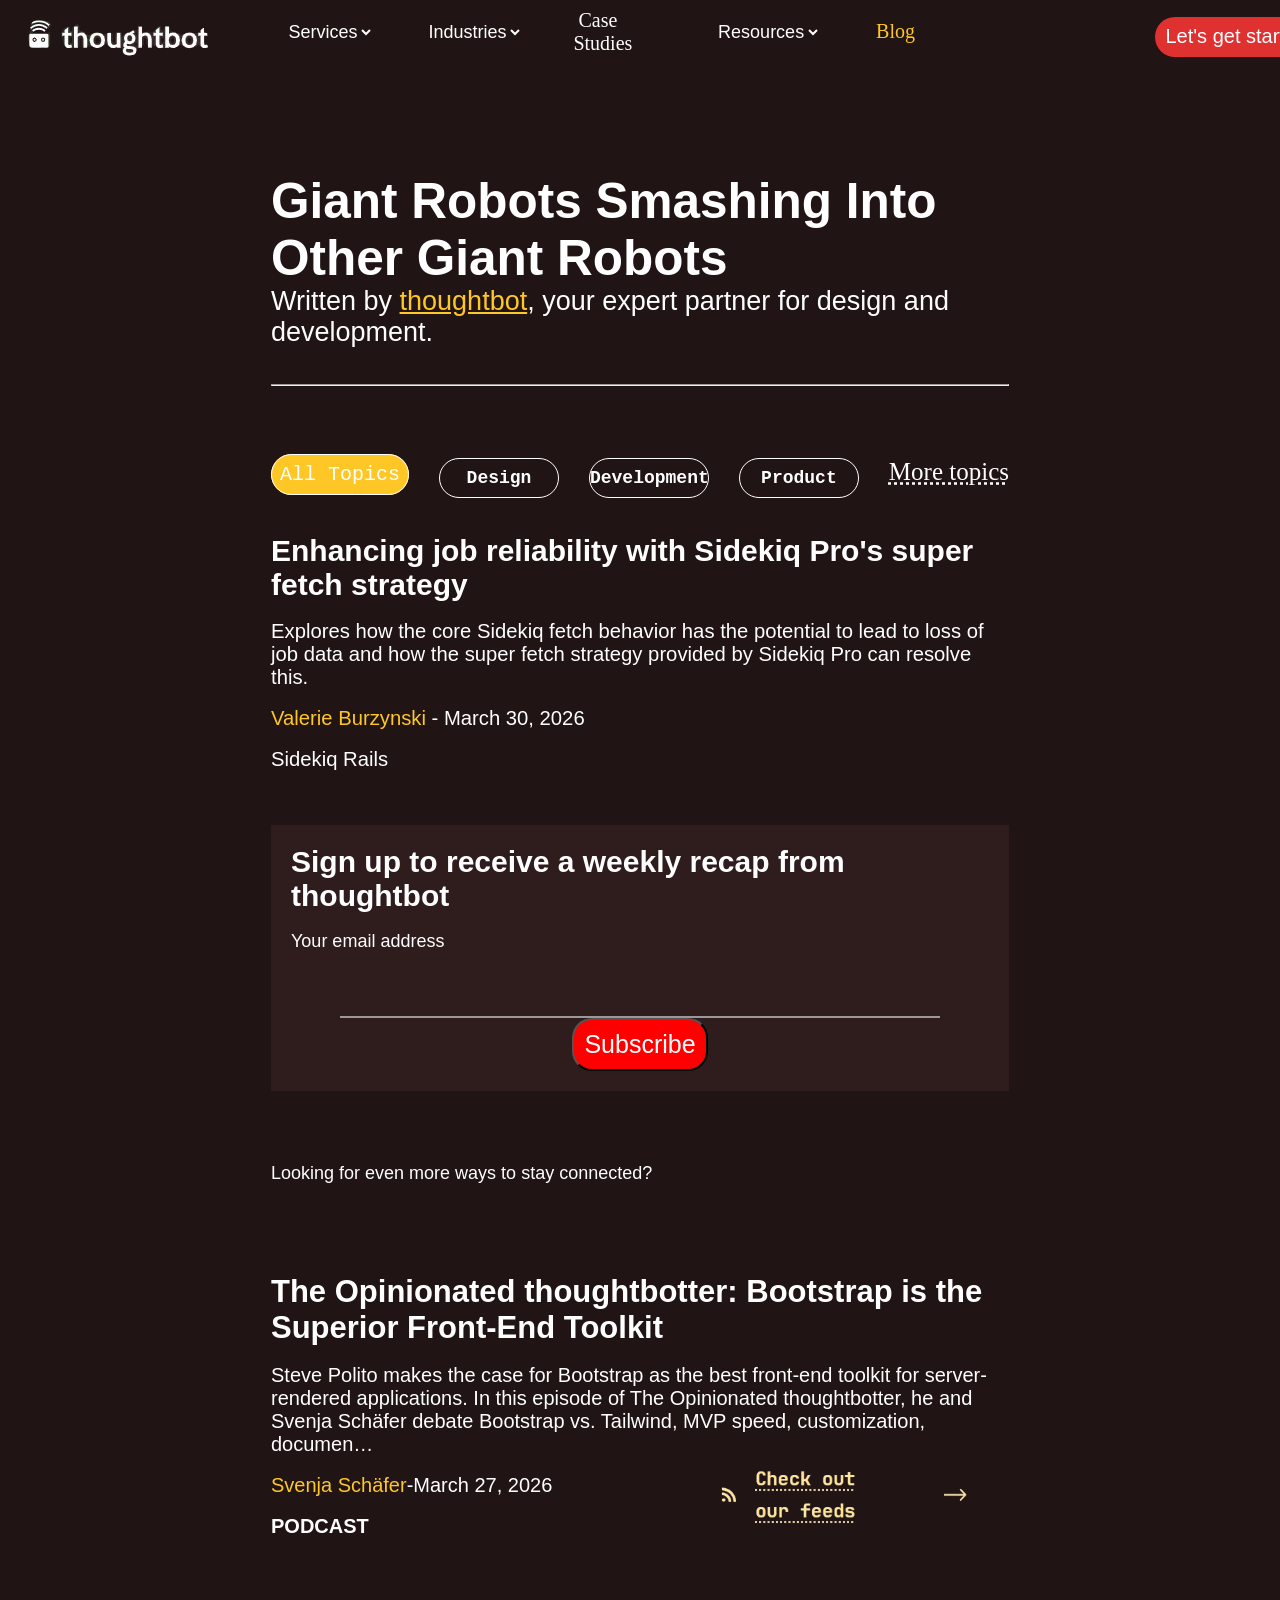
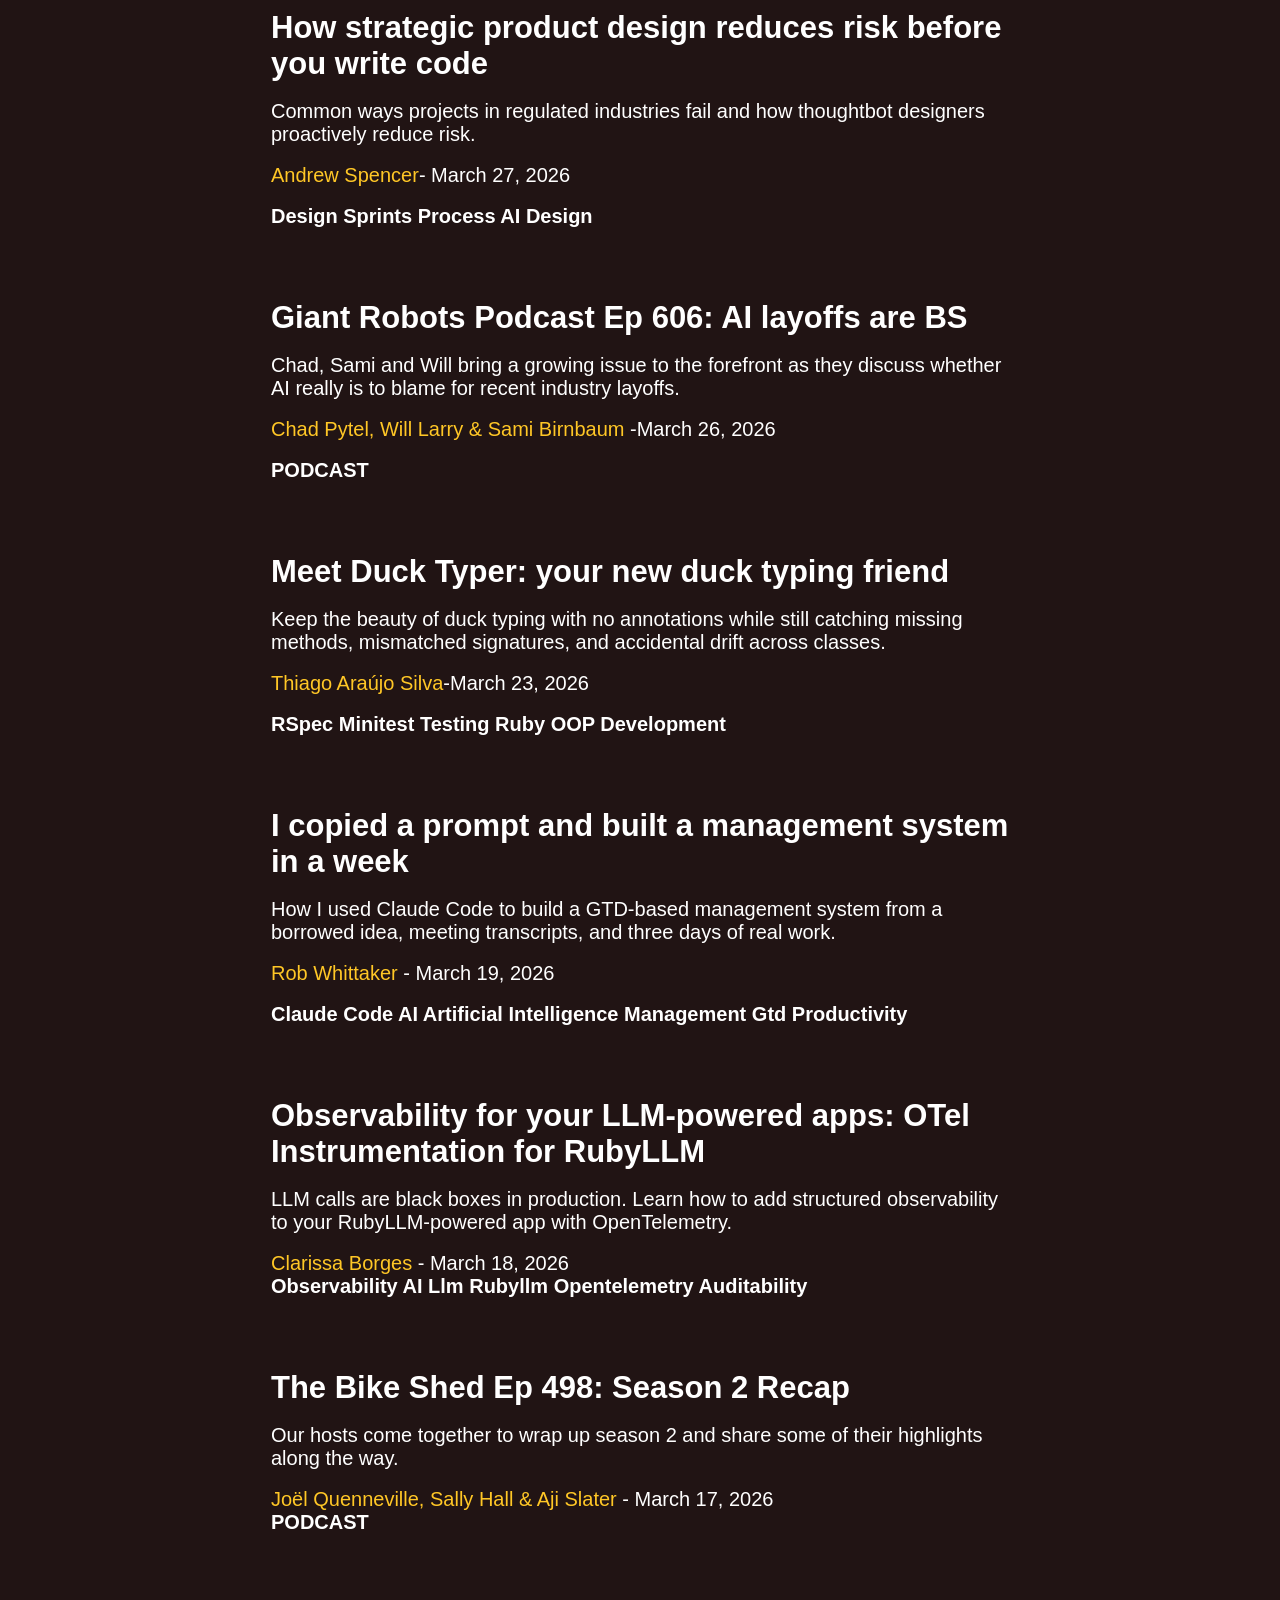
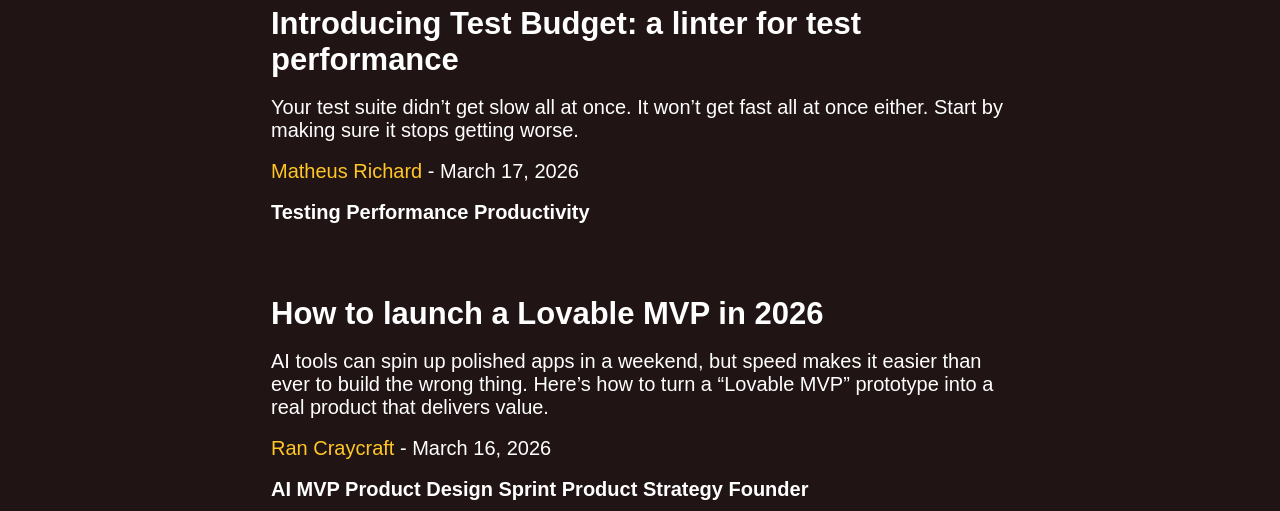
==== index.html @ 6e6cf51d "clone thoughtbot" ====
<!DOCTYPE html>
<html lang="en">

<head>
    <meta charset="UTF-8">
    <meta name="viewport" content="width=device-width, initial-scale=1.0">
    <title>Document</title>
    <link rel="stylesheet" href="./bot.css">
</head>

<body>
    <div>
        <nav class="navhead">
            <div class="navheadimg">
                <img src="/thoughtbot-removebg-preview.png" alt="">
            </div>
            <ul class="ulhead">
                <li>
                    <select>
                        <option value=""><button class="button-without-border">Services</button></option> Services
                    </select>
                </li>
                <li>
                    <select>
                        <option value=""><button>Industries</button></option>Industries
                    </select>
                </li>
                <li>
                    <a href="#">Case Studies</a>
                </li>
                <li>
                    <select>
                        <option value=""><button>Resources</button></option>Resources
                    </select>
                </li>
                <li>
                    <a href="#" style="color:#FFC726;">Blog</a>
                </li>
                <button class="letstart" ><a href="/bot.html"></a>Let's get started!</button><br><br>
            </ul>
        </nav><br><br><br><br><br><br><br><br><br>
             
        <div class="body">
            <h1>Giant Robots Smashing Into <br> Other Giant Robots</h1>
            <p>Written by <a href="#">thoughtbot</a>, your expert partner for design and development.</p> <br><br>
            <hr> <br><br><br><br>
            <ul class="topics">
                <li><a href="/bot.html"><span>All Topics </span></a></li>
                <li><a href="/bot.html"><button>Design</button></a></li>
                <li><a href="/bot.html"><button>Development</button></a></li>
                <li><a href="/bot.html"><button>Product</button></a></li>
                <li><a href="#" style="text-decoration: underline dotted; ">More topics</a></li>
            </ul> <br><br>
            <div class="h2p">
                <h2 class="job">Enhancing job reliability with Sidekiq Pro's super fetch strategy</h2><br>
                <p>Explores how the core Sidekiq fetch behavior has the potential to lead to loss of job data and how the super fetch strategy provided by Sidekiq Pro can resolve this.</p><br>
                <p><span>Valerie Burzynski</span> - March 30, 2026</p><br>
                <p>Sidekiq  Rails</p>
            </div><br><br><br>
            <div class="box">
                <h2>Sign up to receive a weekly recap from thoughtbot</h2><br>
                <p>Your email address</p> <br><br>
                <input type="text" name="" id=""> <button>Subscribe</button>
            </div> <br><br><br><br>
            <div class="connected">
                <p>Looking for even more ways to stay connected?</p>
                <img src="/screenshort-removebg-preview.png" alt="">
            </div><br><br><br><br><br>
            
            <div class="the">
                <h2>The Opinionated thoughtbotter: Bootstrap is the Superior Front-End Toolkit</h2><br>
                <P>Steve Polito makes the case for Bootstrap as the best front-end toolkit for server-rendered applications. In this episode of The Opinionated thoughtbotter, he and Svenja Schäfer debate Bootstrap vs. Tailwind, MVP speed, customization, documen…</P> <br>
                <p> <span>Svenja Schäfer</span>-March 27, 2026</p><br>
                <p><B>PODCAST</B></p>
            </div><br><br><br><br>
            <div class="how">
                <h2>How strategic product design reduces risk before you write code</h2><br>
                <p>Common ways projects in regulated industries fail and how thoughtbot designers proactively reduce risk.</p> <br>
                <p><span>Andrew Spencer</span>- March 27, 2026</p><br>
                <p><b>Design Sprints  Process  AI  Design</b></p>
            </div><br><br><br><br>
            <div class="giant">
                <h2>Giant Robots Podcast Ep 606: AI layoffs are BS</h2><br>
                <p>Chad, Sami and Will bring a growing issue to the forefront as they discuss whether AI really is to blame for recent industry layoffs.</p><br>
                <p><span>Chad Pytel, Will Larry & Sami Birnbaum </span>-March 26, 2026</p><br>
                <p><b>PODCAST</b></p>
            </div><br><br><br><br>
            <div class="meet">
                <h2>Meet Duck Typer: your new duck typing friend</h2><br>
                <p>Keep the beauty of duck typing with no annotations while still catching missing methods, mismatched signatures, and accidental drift across classes.</p><br>
                <p><span>Thiago Araújo Silva</span>-March 23, 2026</p><br>
                <p><b>RSpec  Minitest  Testing  Ruby  OOP  Development</b></p>
            </div><br><br><br><br>
            <div class="copied">
                <h2>I copied a prompt and built a management system in a week</h2><br>
                <p>How I used Claude Code to build a GTD-based management system from a borrowed idea, meeting transcripts, and three days of real work.</p><br>
                <p><span>Rob Whittaker </span>- March 19, 2026</p><br>
                <p><b>Claude Code  AI  Artificial Intelligence  Management  Gtd  Productivity</b></p>
            </div><br><br><br><br>
            <div class="observa">
                <h2>Observability for your LLM-powered apps: OTel Instrumentation for RubyLLM</h2><br>
                <p>LLM calls are black boxes in production. Learn how to add structured observability to your RubyLLM-powered app with OpenTelemetry.</p><br>
                <p><span>Clarissa Borges </span>- March 18, 2026</p>
                <p><b>Observability  AI  Llm  Rubyllm  Opentelemetry  Auditability</b></p>
            </div><br><br><br><br>
            <div class="bike">
                <h2>The Bike Shed Ep 498: Season 2 Recap</h2><br>
                <p>Our hosts come together to wrap up season 2 and share some of their highlights along the way.</p><br>
                <p><span>Joël Quenneville, Sally Hall & Aji Slater </span>- March 17, 2026</p>
                <p><b>PODCAST</b></p>
            </div><br><br><br><br>
            <div class="intro">
                <h2>Introducing Test Budget: a linter for test performance</h2><br>
                <p>Your test suite didn’t get slow all at once. It won’t get fast all at once either. Start by making sure it stops getting worse.</p><br>
                <p><span>Matheus Richard </span>- March 17, 2026</p><br>
                <p><b>Testing  Performance  Productivity</b></p>
            </div><br><br><br><br>
            <div class="launch">
                <h2>How to launch a Lovable MVP in 2026</h2><br>
                <p>AI tools can spin up polished apps in a weekend, but speed makes it easier than ever to build the wrong thing. Here’s how to turn a “Lovable MVP” prototype into a real product that delivers value.</p><br>
                <p><span>Ran Craycraft </span>- March 16, 2026</p><br>
                <p><b>AI  MVP  Product Design Sprint  Product Strategy  Founder</b></p>
            </div>
        </div>
    </div>
</body>

</html>
---- bot.css ----
*{
    margin: 0px;
    padding: 0px;
    box-sizing: border-box;
}


body {
    
    background-color: rgb(33, 20, 20);
    color: rgb(234, 230, 228)
}

.ulhead {
    color: white;
    /* display:flex;
    /* justify-content:space-between; */
    /* text-align: center;
    margin-left: 100px; */
    float: left;
    display: flex;
    justify-content: center;
    gap: 20px;
    padding-top: 50px;
    align-items: center;
    margin-left: 25%;
    margin-top: -14%;
    background-color:rgb(33, 20, 20);
    justify-content: space-around;
}

.ulhead li {
    list-style: none;
    margin-left: 30px;
    font-size: 20px;
    color: white;
}
.ulhead li:hover{
    color: #FFC726;
    text-decoration: underline;
}
.ulhead li a {
    list-style: none;
    margin-left: 5px;
    font-size: 20px;
    color: white;
    text-decoration: none;
}
.topics li a:hover{
    color: #FFC726;
}

.topics li a button:hover{
    background-color: rgb(255, 231, 163);
    color: black;
}

.ulhead li select {
    background-color:rgb(33, 20, 20);
    color: white;
    font-size: 18px;
    list-style: none;
    /* border-style: solid; */
    text-decoration: none;
    border: none;
}
.ulhead li select:hover{
    color: #FFC726;
    text-decoration: underline;
}
.ulhead button{
    background-color: rgb(224, 49, 49) ;
}
.navhead {
    margin-top: -140px;
    position: fixed;
    /* background-color: black; */
}
.navheadimg{
    margin-top: 150px;
}


.letstart {
    color: white;
    background-color: rgb(224, 49, 49);
    margin-top: 40px;
    width: 200px;
    height: 40px;
    margin-left: 100px;
    font-size: 20px;
    border-radius: 20px;
    border: 2px;
    position: relative;
    top: -15px;
    left:120px;
}
.letstart:hover{
    border: 5px solid;
    border-color: black;
}

.header{
    position: static;
    border: 3px solid;
}
.body{
    color: white;
    text-align: center;
    /* border: 2px solid red; */
    width: 60%;
    margin: auto;
    padding: 10px 15px;
}
.body h1{
    font-size: 49.5px;
    font-family: Arial, Helvetica, sans-serif;
    text-align: left;
}
.body p{
    font-size: 27px;
    font-family: Arial, Helvetica, sans-serif;
    text-align: left;

}
.body p a{
    color: 
#FFC726;

}
.hr1{
    color: wheat;
}
.topics{
    display: flex;
    justify-content: space-between;
}

.topics li{
    color: white;
    list-style: none;
}
.topics li button{
    font-family: monospace;
    font-size: 18px;
    font-weight: 100px;
    background-color:transparent;
    border-radius: 30px;
    text-decoration: none;
    width: 120px;
    height: 40px;
    font-weight: 700;
    color: white;
    border: 0.5px solid; 
    border-color: white;
}
.topics li a span{
    background-color: #FFC726;
    width: 120px;
    height: 40px;
    border: 1px solid;
     font-family: monospace;
    font-size: 20px;
    font-weight: 100px;
    padding: 8px;
    border-radius: 30px;
}
.topics li a span:hover{
    color: black;
}
.topics a{
    font-size: 25px;
    color: white;
    text-decoration: dotted;
}
.job{
    font-size: 30px;
    font-weight: 700;
    text-align: left;
    font-family: Arial, Helvetica, sans-serif;
}
.job:hover{
    color: #FFC726;
    cursor: pointer;
}
h2{
    font-size: 30px;
    font-weight: 700;
    text-align: left;
    font-family: Arial, Helvetica, sans-serif;
}
h2:hover{
    color: #FFC726;
    cursor: pointer;
}
.h2p p{
    font-size: 20.25px;
    font-weight: 400;
}
.h2p p span{
    color: #FFC726;
}
.box{
    box-sizing: content-box;
    background-color: #2F1C1C;
    text-box:inherit;
    padding: 20px;
}
.box p{
    font-size: 18px;
    font-weight: 400;
}
.box input{
    min-width: 200px;
    border: none;
    border-bottom: 2px solid #999;
    background-color: transparent;
    color: white;
    width: 600px;
    height: 30px;
    font-size: 20px;
}
/* .box input:hover{
    border: none;
} */
.box button{
    font-size: 25px;
    background-color:red;
    border-radius: 20px;
    padding: 10px;
    color: white;
}
.box button:hover{
     border: 5px solid;
    border-color: black;
}

.connected p{
    font-size: 18px;
}
.connected img{
    width: 300px;
    position: absolute;
    bottom: -70%;
    left: 55%;
}
.connected img:hover{
    color: blue;
}
.the h2{
    font-size: 31px;
    font-family: Arial, Helvetica, sans-serif;
}
.the p{
    font-size: 20px;
}
.the p span{
    color: #FFC726;
}
.how h2{
    font-size: 31px;
    font-family: Arial, Helvetica, sans-serif;
}
.how p span{
    color: #FFC726;
}
.how p{
    font-size: 20px;
}
.giant h2{
    font-size: 31px;
    font-family: Arial, Helvetica, sans-serif;
}
.giant p{
    font-size: 20px;
}
.giant p span{
    color: #FFC726;
}
.meet h2{
    font-size: 31px;
    font-family: Arial, Helvetica, sans-serif;
}
.meet p{
    font-size: 20px;
}
.meet p span{
    color: #FFC726;
}
.copied h2{
    font-size: 31px;
    font-family: Arial, Helvetica, sans-serif;
}
.copied p{
    font-size: 20px;
}
.copied p span{
    color: #FFC726;
}
.observa h2{
    font-size: 31px;
    font-family: Arial, Helvetica, sans-serif;
}
.observa p{
    font-size: 20px;
}
.observa p span{
    color: #FFC726;
}
.bike h2{
    font-size: 31px;
    font-family: Arial, Helvetica, sans-serif;
}
.bike p{
    font-size: 20px;
}
.bike p span{
    color: #FFC726;
}
.intro h2{
     font-size: 31px;
    font-family: Arial, Helvetica, sans-serif;
}
.intro p{
    font-size: 20px;
}
.intro p span{
    color: #FFC726;
}
.launch h2{
    font-size: 31px;
    font-family: Arial, Helvetica, sans-serif;
}
.launch p{
    font-size: 20px;
}
.launch p span{
    color: #FFC726;
}
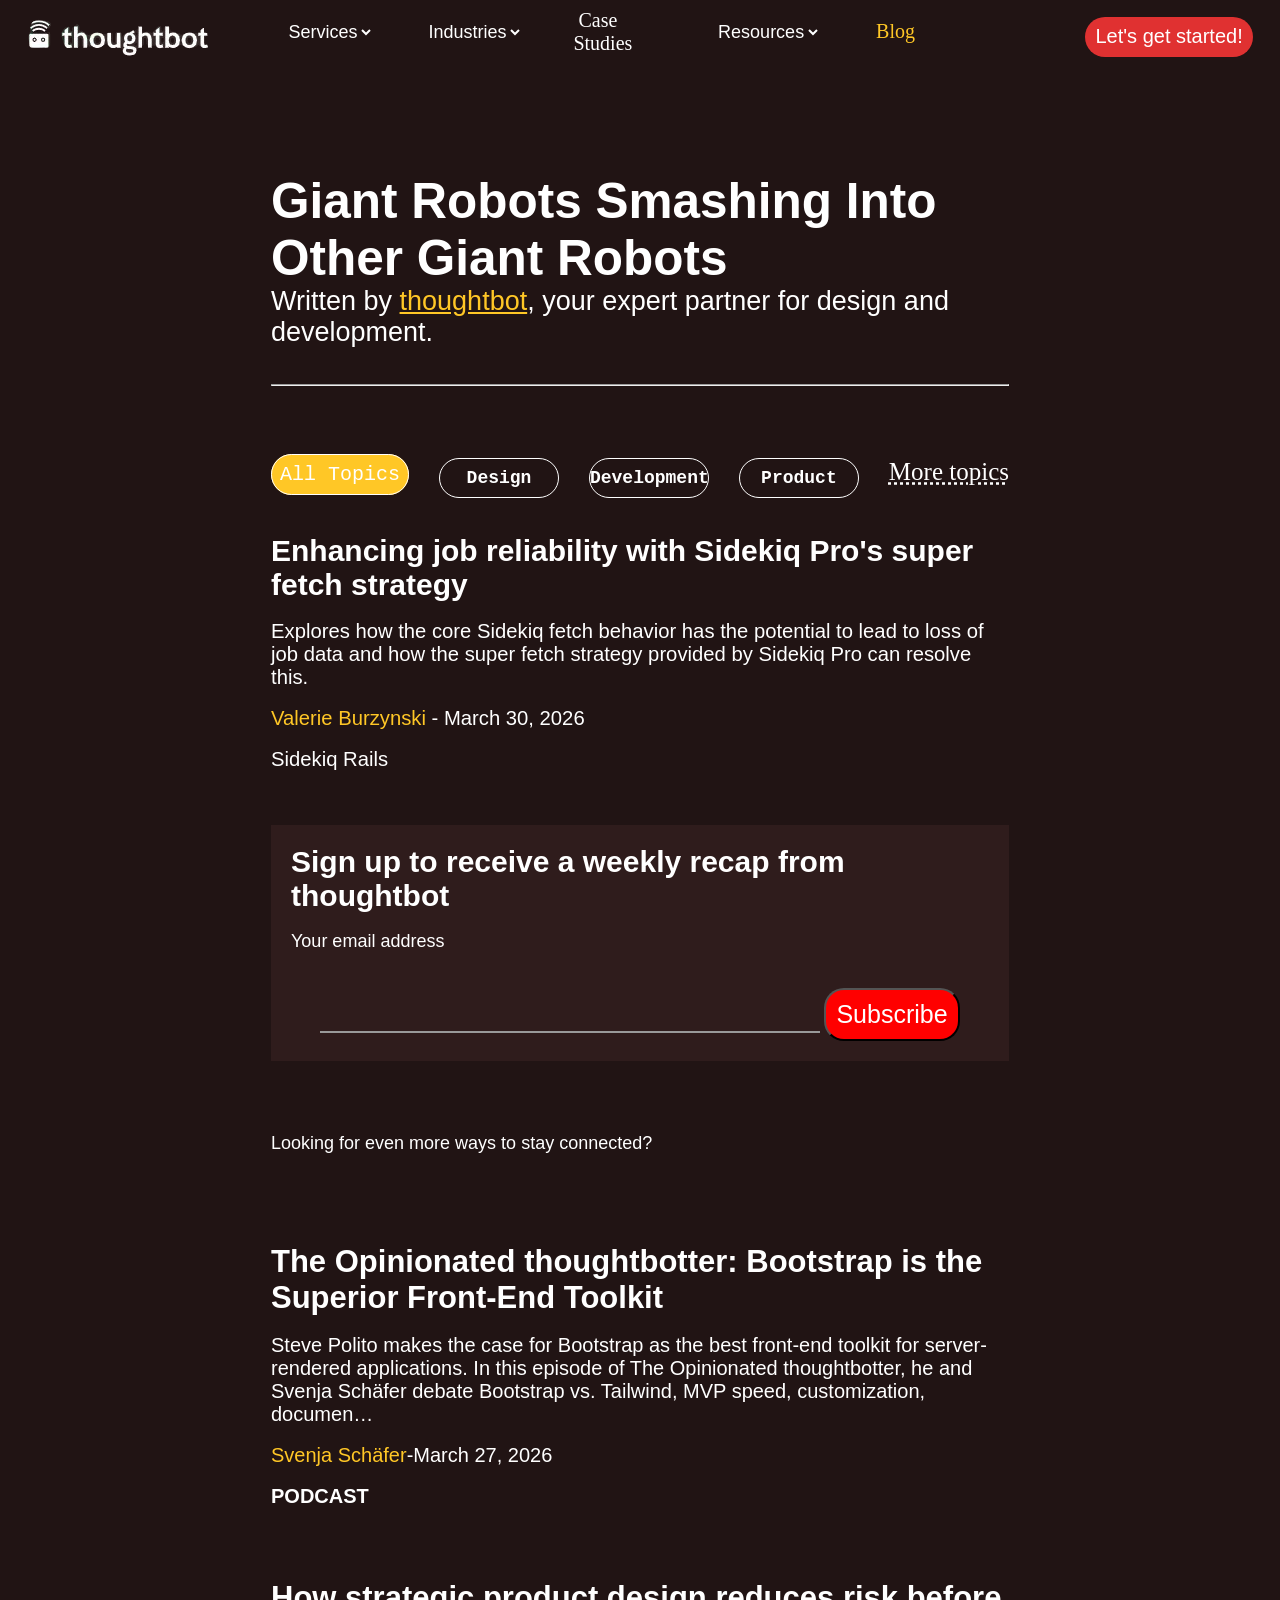
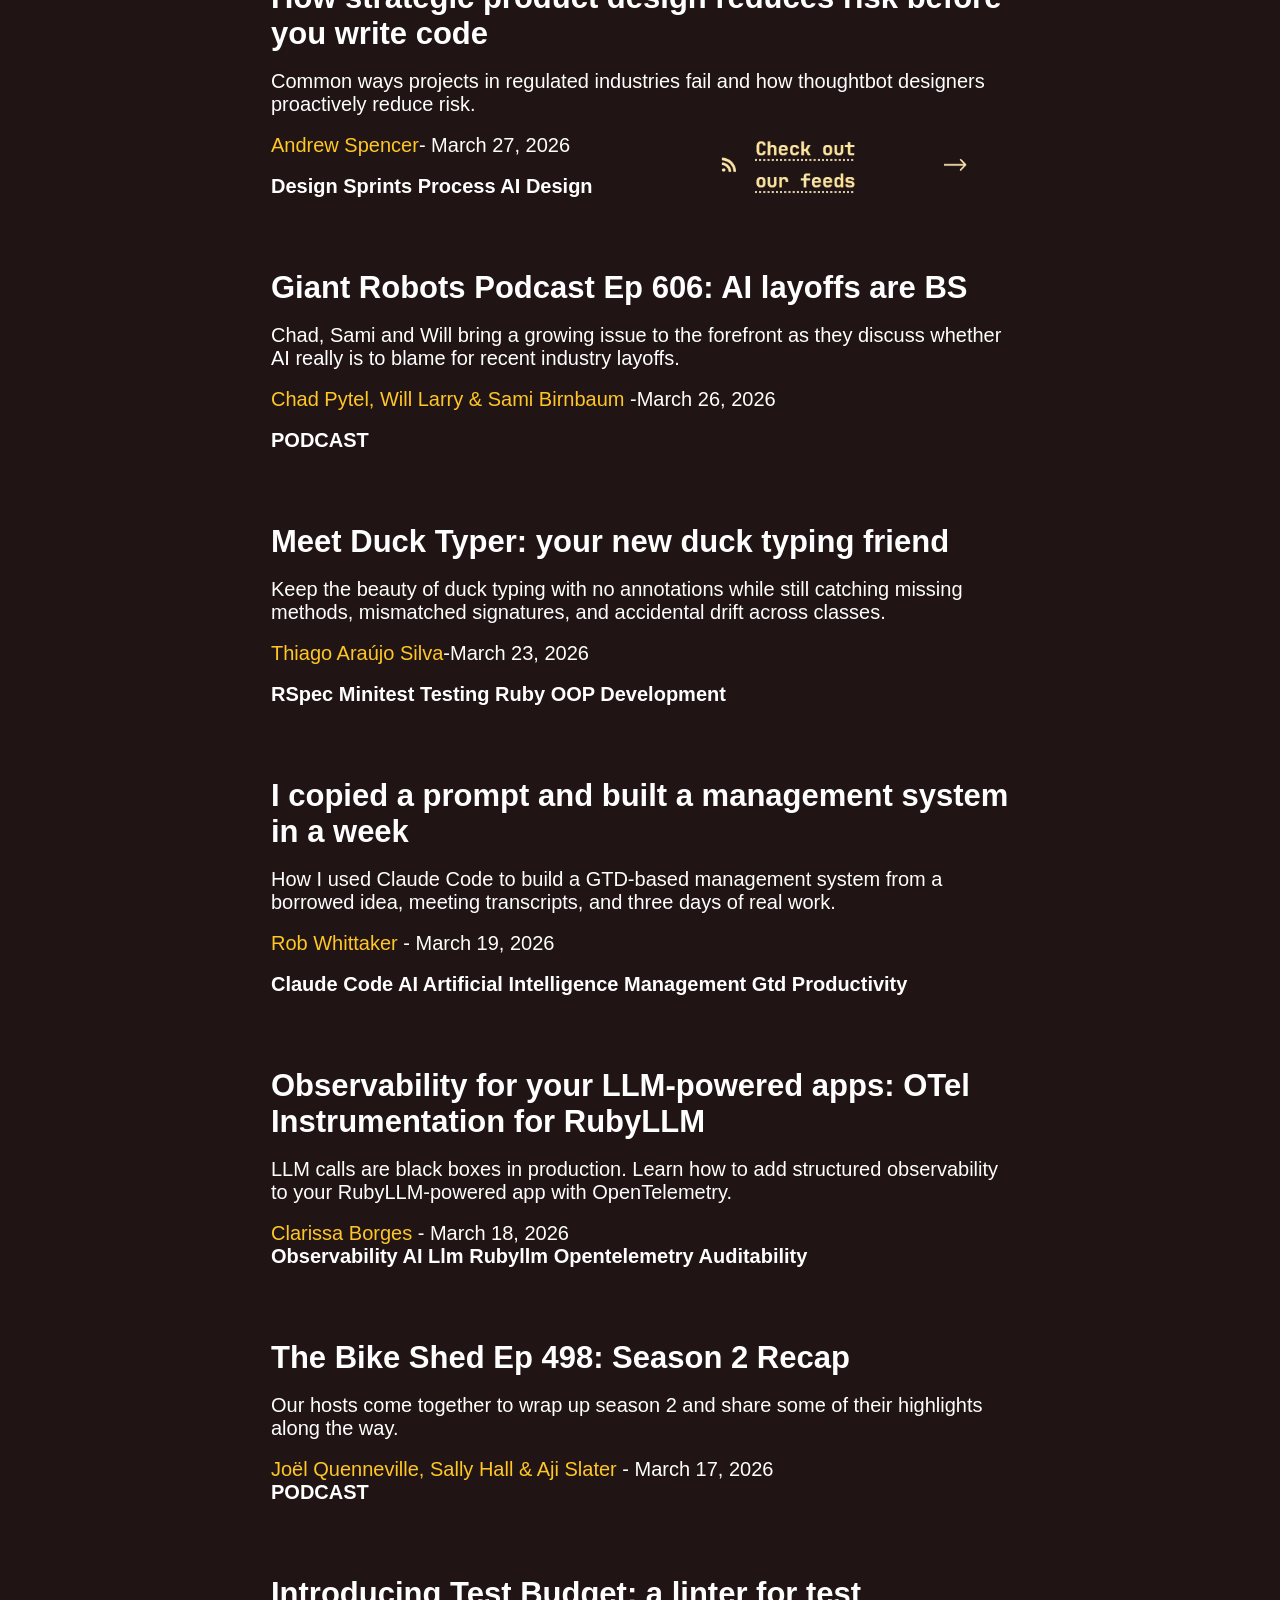
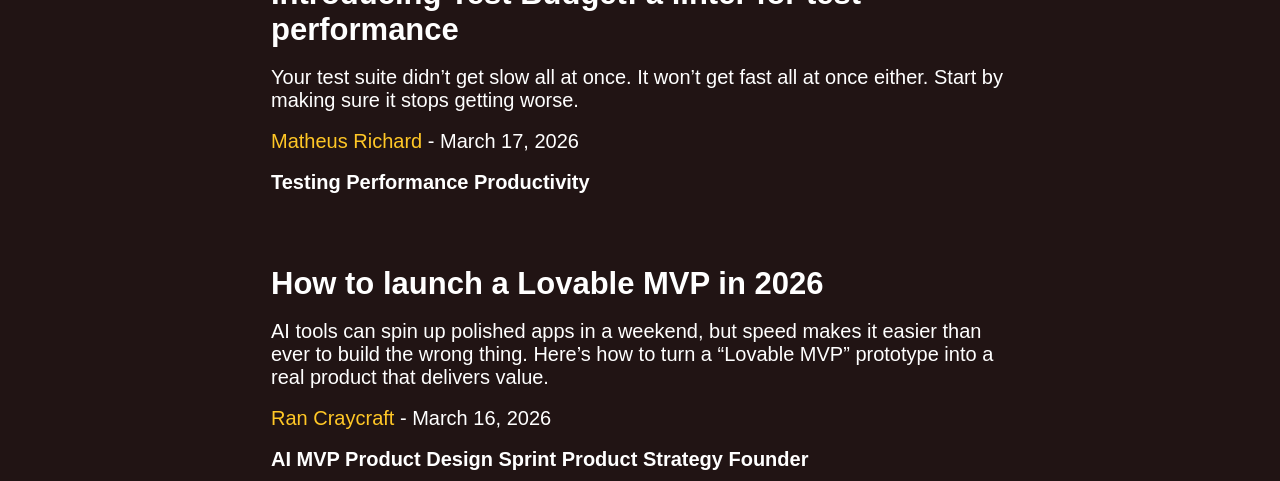
==== commit 499c6116: "second commit" ====
--- a/index.html
+++ b/index.html
@@ -5,14 +5,15 @@
     <meta charset="UTF-8">
     <meta name="viewport" content="width=device-width, initial-scale=1.0">
     <title>Document</title>
-    <link rel="stylesheet" href="./bot.css">
+    <link rel="stylesheet" href="style.css">
+    <link rel="stylesheet" href="responsiveness.css">
 </head>
 
 <body>
     <div>
         <nav class="navhead">
             <div class="navheadimg">
-                <img src="/thoughtbot-removebg-preview.png" alt="">
+                <img src="thoughtbot-removebg-preview.png" alt="">
             </div>
             <ul class="ulhead">
                 <li>
@@ -49,7 +50,7 @@
                 <li><a href="/bot.html"><button>Design</button></a></li>
                 <li><a href="/bot.html"><button>Development</button></a></li>
                 <li><a href="/bot.html"><button>Product</button></a></li>
-                <li><a href="#" style="text-decoration: underline dotted; ">More topics</a></li>
+                <li><a class="more" href="#" style="text-decoration: underline dotted; ">More topics</a></li>
             </ul> <br><br>
             <div class="h2p">
                 <h2 class="job">Enhancing job reliability with Sidekiq Pro's super fetch strategy</h2><br>
@@ -64,7 +65,7 @@
             </div> <br><br><br><br>
             <div class="connected">
                 <p>Looking for even more ways to stay connected?</p>
-                <img src="/screenshort-removebg-preview.png" alt="">
+                <img src="screenshort-removebg-preview.png" alt="">
             </div><br><br><br><br><br>
             
             <div class="the">
--- a/style.css
+++ b/style.css
@@ -0,0 +1,339 @@
+*{
+    margin: 0px;
+    padding: 0px;
+    box-sizing: border-box;
+}
+
+
+body {
+    /* width: 100%; */
+    background-color: rgb(33, 20, 20);
+    color: rgb(234, 230, 228)
+}
+
+.ulhead {
+    color: white;
+    /* display:flex;
+    /* justify-content:space-between; */
+    /* text-align: center;
+    margin-left: 100px; */
+    float: left;
+    display: flex;
+    justify-content: center;
+    gap: 20px;
+    padding-top: 50px;
+    align-items: center;
+    margin-left: 25%;
+    margin-top: -14%;
+    background-color:rgb(33, 20, 20);
+    justify-content: space-around;
+}
+
+.ulhead li {
+    list-style: none;
+    margin-left: 30px;
+    font-size: 20px;
+    color: white;
+}
+.ulhead li:hover{
+    color: #FFC726;
+    text-decoration: underline;
+}
+.ulhead li a {
+    list-style: none;
+    margin-left: 5px;
+    font-size: 20px;
+    color: white;
+    text-decoration: none;
+}
+.topics li a:hover{
+    color: #FFC726;
+}
+
+.topics li a button:hover{
+    background-color: rgb(255, 231, 163);
+    color: black;
+}
+
+.ulhead li select {
+    background-color:rgb(33, 20, 20);
+    color: white;
+    font-size: 18px;
+    list-style: none;
+    /* border-style: solid; */
+    text-decoration: none;
+    border: none;
+}
+.ulhead li select:hover{
+    color: #FFC726;
+    text-decoration: underline;
+}
+.ulhead button{
+    background-color: rgb(224, 49, 49) ;
+}
+.navhead {
+    margin-top: -140px;
+    position: fixed;
+    /* background-color: black; */
+}
+.navheadimg{
+    margin-top: 150px;
+}
+
+
+.letstart {
+    color: white;
+    background-color: rgb(224, 49, 49);
+    margin-top: 40px;
+    width: 200px;
+    height: 40px;
+    margin-left: 100px;
+    font-size: 20px;
+    border-radius: 20px;
+    border: 2px;
+    position: relative;
+    top: -15px;
+    left:50px;
+}
+.letstart:hover{
+    border: 5px solid;
+    border-color: black;
+}
+
+.header{
+    position: static;
+    border: 3px solid;
+}
+.body{
+    color: white;
+    text-align: center;
+    /* border: 2px solid red; */
+    width: 60%;
+    margin: auto;
+    padding: 10px 15px;
+}
+.body h1{
+    font-size: 49.5px;
+    font-family: Arial, Helvetica, sans-serif;
+    text-align: left;
+}
+.body p{
+    font-size: 27px;
+    font-family: Arial, Helvetica, sans-serif;
+    text-align: left;
+
+}
+.body p a{
+    color: 
+#FFC726;
+
+}
+.hr1{
+    color: wheat;
+}
+.topics{
+    display: flex;
+    justify-content: space-between;
+}
+
+.topics li{
+    color: white;
+    list-style: none;
+}
+.topics li button{
+    font-family: monospace;
+    font-size: 18px;
+    font-weight: 100px;
+    background-color:transparent;
+    border-radius: 30px;
+    text-decoration: none;
+    width: 120px;
+    height: 40px;
+    font-weight: 700;
+    color: white;
+    border: 0.5px solid; 
+    border-color: white;
+}
+.topics li a span{
+    background-color: #FFC726;
+    width: 120px;
+    height: 40px;
+    border: 1px solid;
+     font-family: monospace;
+    font-size: 20px;
+    font-weight: 100px;
+    padding: 8px;
+    border-radius: 30px;
+}
+.topics li a span:hover{
+    color: black;
+}
+.topics a{
+    font-size: 25px;
+    color: white;
+    text-decoration: dotted;
+}
+.job{
+    font-size: 30px;
+    font-weight: 700;
+    text-align: left;
+    font-family: Arial, Helvetica, sans-serif;
+}
+.job:hover{
+    color: #FFC726;
+    cursor: pointer;
+}
+h2{
+    font-size: 30px;
+    font-weight: 700;
+    text-align: left;
+    font-family: Arial, Helvetica, sans-serif;
+}
+h2:hover{
+    color: #FFC726;
+    cursor: pointer;
+}
+.h2p p{
+    font-size: 20.25px;
+    font-weight: 400;
+}
+.h2p p span{
+    color: #FFC726;
+}
+.box{
+    box-sizing: content-box;
+    background-color: #2F1C1C;
+    text-box:inherit;
+    padding: 20px;
+}
+.box p{
+    font-size: 18px;
+    font-weight: 400;
+}
+.box input{
+    min-width: 200px;
+    border: none;
+    border-bottom: 2px solid #999;
+    background-color: transparent;
+    color: white;
+    width: 500px;
+    height: 30px;
+    font-size: 20px;
+}
+/* .box input:hover{
+    border: none;
+} */
+.box button{
+    font-size: 25px;
+    background-color:red;
+    border-radius: 20px;
+    padding: 10px;
+    color: white;
+}
+.box button:hover{
+     border: 5px solid;
+    border-color: black;
+}
+
+.connected p{
+    font-size: 18px;
+}
+.connected img{
+    width: 300px;
+    position: absolute;
+    bottom: -100%;
+    left: 55%;
+}
+.connected img:hover{
+    color: blue;
+}
+.the h2{
+    font-size: 31px;
+    font-family: Arial, Helvetica, sans-serif;
+}
+.the p{
+    font-size: 20px;
+}
+.the p span{
+    color: #FFC726;
+}
+.how h2{
+    font-size: 31px;
+    font-family: Arial, Helvetica, sans-serif;
+}
+.how p span{
+    color: #FFC726;
+}
+.how p{
+    font-size: 20px;
+}
+.giant h2{
+    font-size: 31px;
+    font-family: Arial, Helvetica, sans-serif;
+}
+.giant p{
+    font-size: 20px;
+}
+.giant p span{
+    color: #FFC726;
+}
+.meet h2{
+    font-size: 31px;
+    font-family: Arial, Helvetica, sans-serif;
+}
+.meet p{
+    font-size: 20px;
+}
+.meet p span{
+    color: #FFC726;
+}
+.copied h2{
+    font-size: 31px;
+    font-family: Arial, Helvetica, sans-serif;
+}
+.copied p{
+    font-size: 20px;
+}
+.copied p span{
+    color: #FFC726;
+}
+.observa h2{
+    font-size: 31px;
+    font-family: Arial, Helvetica, sans-serif;
+}
+.observa p{
+    font-size: 20px;
+}
+.observa p span{
+    color: #FFC726;
+}
+.bike h2{
+    font-size: 31px;
+    font-family: Arial, Helvetica, sans-serif;
+}
+.bike p{
+    font-size: 20px;
+}
+.bike p span{
+    color: #FFC726;
+}
+.intro h2{
+     font-size: 31px;
+    font-family: Arial, Helvetica, sans-serif;
+}
+.intro p{
+    font-size: 20px;
+}
+.intro p span{
+    color: #FFC726;
+}
+.launch h2{
+    font-size: 31px;
+    font-family: Arial, Helvetica, sans-serif;
+}
+.launch p{
+    font-size: 20px;
+}
+.launch p span{
+    color: #FFC726;
+}
--- a/responsiveness.css
+++ b/responsiveness.css
@@ -0,0 +1,155 @@
+* {
+    margin: 0;
+    padding: 0;
+    box-sizing: border-box;
+}
+
+@media screen and (max-width: 768px) {
+    body {
+        max-width: 100%;
+    }
+
+    .navheadimg img {
+        width: 120px;
+        /* height: 30px; */
+    }
+
+    .navhead {
+        width: 1px;
+    }
+
+    .ulhead li {
+        display: none;
+    }
+
+    .letstart {
+        font-size: 7px;
+        width: 70px;
+        margin-top: -150px;
+        margin-left: 150px;
+    }
+
+    .ulhead button {
+        padding: 2px;
+        border-radius: 50px;
+    }
+
+    .body h1 {
+        width: 250px;
+        font-size: 25px;
+        margin-left: -100px;
+    }
+
+    .body p {
+        width: 250px;
+        font-size: 15px;
+        margin-left: -100px;
+    }
+
+    .body hr {
+        margin-left: -100px;
+        width: 250px;
+    }
+
+    .topics{
+        /* width: 5px; */
+        width: 250px;
+        flex-wrap: wrap;
+        margin-left: -100px;
+    }
+    .topics li a {
+        font-size: 25px;
+        width: 5px;
+        margin-left:px;
+    }
+    .topics li a button{
+        font-size: 10px;
+        width: 70px;
+        border-radius: px;
+        margin-bottom: 20px;
+        /* padding: 100px; */
+    }
+    .topics li a span{
+        font-size: 10px;
+        /* margin-top: 10px; */
+    }
+    .more {
+        font-size: 15px !important;
+        margin-left: -250px !important;
+        /* margin-bottom: -5000px !important; */
+    }
+    .job{
+        margin-left: -100px;
+        width: 250px;
+        font-size: 25px;
+    }
+    .box{
+        width: 230px;
+        margin-left: -100px;
+    }
+    .box h2{
+        font-size: 16px;
+    }
+    .box p{
+        margin-left: 0px;
+        font-size: 12px;
+    }
+    .box input{
+        margin-bottom: 5px;
+        width: 250px;
+    }
+    .box button{
+        width: 200px;
+        font-size: 16px;
+        padding: 10px;
+    }
+    .the h2{
+        margin-left: -100px;
+        font-size: 25px;
+        width: 250px;
+    }
+    .connected img{
+        display: none;
+    }
+    .how h2{
+        margin-left: -100px;
+        width: 250px;
+        font-size: 25px;
+    }
+    .giant h2{
+         margin-left: -100px;
+        width: 250px;
+        font-size: 25px;
+    }
+    .meet h2{
+         margin-left: -100px;
+        width: 250px;
+        font-size: 25px;
+    }
+    .copied h2{
+         margin-left: -100px;
+        width: 250px;
+        font-size: 25px;
+    }
+    .observa h2{
+         margin-left: -100px;
+        width: 250px;
+        font-size: 25px;
+    }
+    .bike h2{
+         margin-left: -100px;
+        width: 250px;
+        font-size: 25px;
+    }
+    .intro h2{
+         margin-left: -100px;
+        width: 250px;
+        font-size: 25px;
+    }
+    .launch h2{
+        margin-left: -100px;
+        width: 250px;
+        font-size: 25px;
+    }
+
+}
